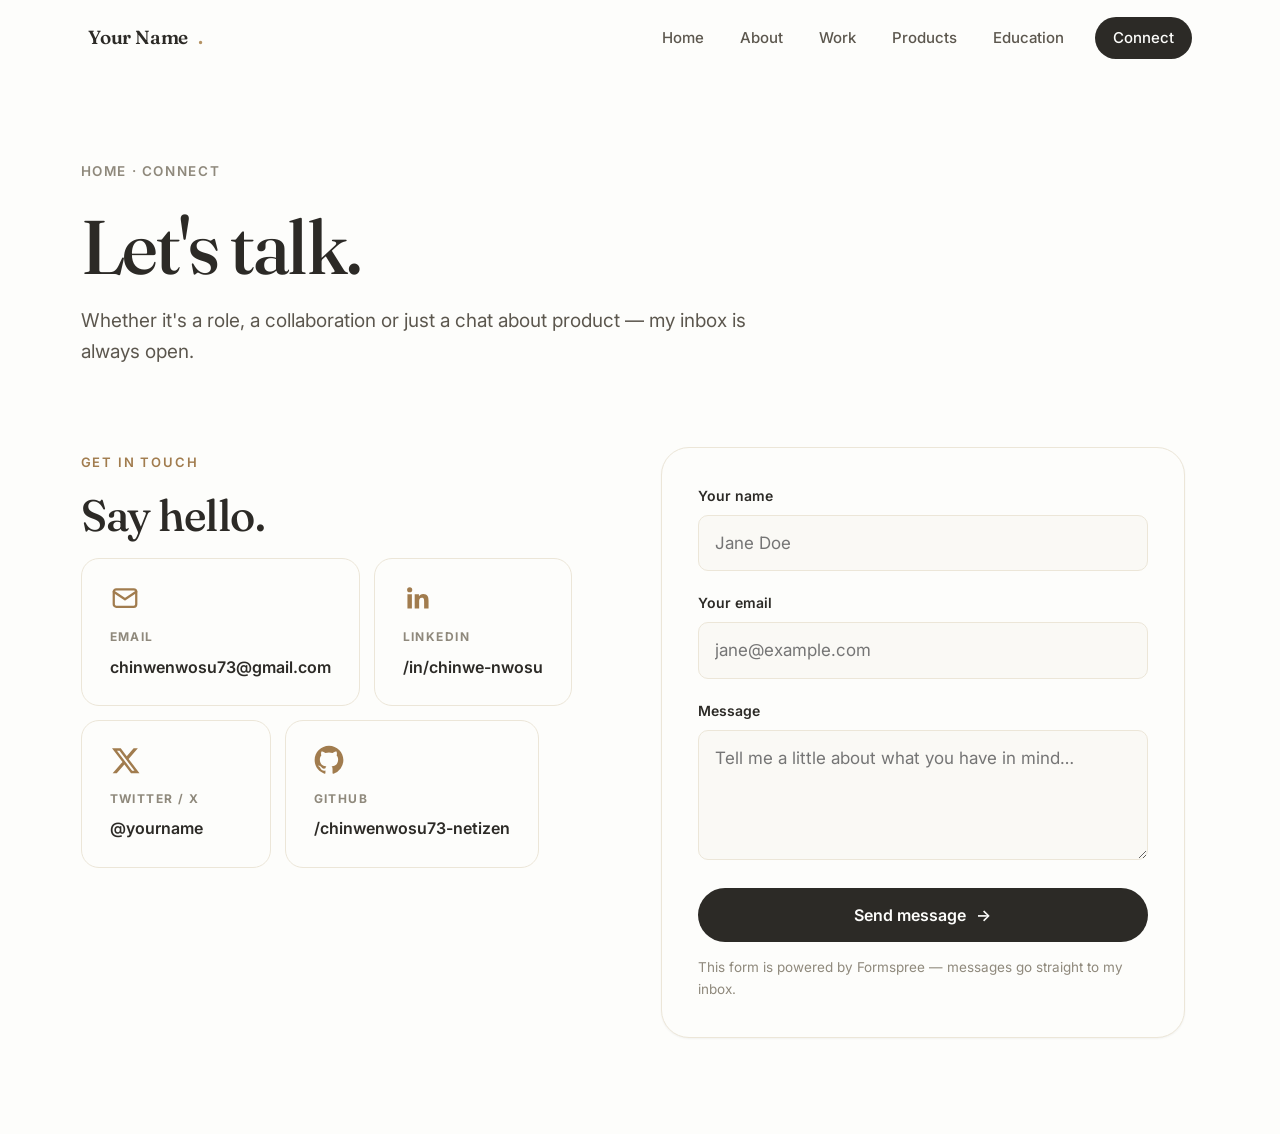
==== connect.html @ dd11d268 "Initial commit: personal website for Chinwe Nwosu" ====
<!DOCTYPE html>
<html lang="en">
<head>
  <meta charset="UTF-8">
  <meta name="viewport" content="width=device-width, initial-scale=1.0">
  <title>Connect — Your Name</title>
  <meta name="description" content="Get in touch with Your Name — Product Manager.">
  <link rel="preconnect" href="https://fonts.googleapis.com">
  <link rel="preconnect" href="https://fonts.gstatic.com" crossorigin>
  <link href="https://fonts.googleapis.com/css2?family=Inter:wght@400;500;600;700&family=Fraunces:opsz,wght@9..144,400;9..144,500;9..144,600&display=swap" rel="stylesheet">
  <link rel="stylesheet" href="css/style.css">
  <style>
    /* Page-specific styles for the contact form */
    .contact-grid { display: grid; grid-template-columns: 1fr 1fr; gap: 56px; align-items: start; }
    .contact-intro p { color: var(--ink-soft); font-size: 17px; max-width: 46ch; margin-bottom: 28px; }

    /* Platform logo in connect cards */
    .connect-card .clogo {
      width: 30px; height: 30px;
      color: var(--beige-600);
      margin-bottom: 14px;
      display: block;
      transition: transform .3s var(--ease), color .3s;
    }
    .connect-card:hover .clogo { transform: translateY(-2px) scale(1.06); color: var(--ink); }
    .connect-card { position: relative; }
    .contact-form {
      background: var(--white);
      border: 1px solid var(--line);
      border-radius: var(--radius-lg);
      padding: 36px;
      box-shadow: var(--shadow-1);
    }
    .field { margin-bottom: 20px; }
    .field label { display: block; font-size: 14px; font-weight: 600; margin-bottom: 8px; color: var(--ink); }
    .field input, .field textarea, .field select {
      width: 100%;
      padding: 13px 16px;
      border: 1px solid var(--line);
      border-radius: var(--radius-sm);
      background: var(--paper);
      font: inherit;
      color: var(--ink);
      transition: border-color .2s, box-shadow .2s, background .2s;
    }
    .field input:focus, .field textarea:focus, .field select:focus {
      outline: none;
      border-color: var(--beige-400);
      background: var(--white);
      box-shadow: 0 0 0 4px var(--beige-50);
    }
    .field textarea { resize: vertical; min-height: 130px; }
    .form-note { font-size: 13.5px; color: var(--ink-faint); margin-top: 14px; }
    .form-success {
      display: none;
      background: var(--beige-50);
      border: 1px solid var(--beige-200);
      color: var(--beige-600);
      border-radius: var(--radius-sm);
      padding: 16px 18px;
      font-weight: 600;
      margin-bottom: 22px;
    }
    .form-success.show { display: block; }
    @media (max-width: 860px) { .contact-grid { grid-template-columns: 1fr; gap: 40px; } }
  </style>
</head>
<body>

  <!-- ================= NAV ================= -->
  <header class="site-header">
    <div class="nav-inner">
      <a href="index.html" class="brand">Your Name<span class="dot">.</span></a>

      <button class="nav-toggle" aria-label="Toggle menu" aria-expanded="false">
        <span></span><span></span><span></span>
      </button>

      <nav class="nav-links">
        <a href="index.html">Home</a>
        <a href="about.html">About</a>
        <a href="work.html">Work</a>
        <a href="products.html">Products</a>
        <a href="education.html">Education</a>
        <a href="connect.html" class="active nav-cta">Connect</a>
      </nav>
    </div>
  </header>

  <!-- ================= PAGE HERO ================= -->
  <section class="page-hero">
    <div class="wrap">
      <div class="breadcrumb reveal"><a href="index.html">Home</a> · Connect</div>
      <h1 class="reveal" data-delay="1">Let's talk.</h1>
      <p class="lede reveal" data-delay="2">
        Whether it's a role, a collaboration or just a chat about product — my inbox
        is always open.
      </p>
    </div>
  </section>

  <!-- ================= CONTACT ================= -->
  <section style="padding-top: 40px;">
    <div class="wrap contact-grid">

      <!-- Left: intro + links -->
      <div class="contact-intro">
        <span class="kicker reveal">Get in touch</span>
        <h2 class="section-title reveal" style="font-size: clamp(30px, 4vw, 44px);">Say hello.</h2>

        <div class="connect-links reveal" style="justify-content: flex-start; margin-bottom: 0;">
          <a href="mailto:chinwenwosu73@gmail.com" class="connect-card">
            <svg class="clogo" viewBox="0 0 24 24" fill="none" stroke="currentColor" stroke-width="1.8" stroke-linecap="round" stroke-linejoin="round" aria-hidden="true">
              <rect x="3" y="5" width="18" height="14" rx="2"></rect>
              <path d="M3 7l9 6 9-6"></path>
            </svg>
            <span class="clabel">Email</span>
            <span class="cval">chinwenwosu73@gmail.com</span>
          </a>
          <a href="https://www.linkedin.com/in/chinwe-nwosu-0a4b8117b/" target="_blank" rel="noopener" class="connect-card">
            <svg class="clogo" viewBox="0 0 24 24" fill="currentColor" aria-hidden="true">
              <path d="M20.45 20.45h-3.55v-5.57c0-1.33-.03-3.04-1.85-3.04-1.86 0-2.14 1.45-2.14 2.94v5.67H9.35V9h3.41v1.56h.05c.47-.9 1.63-1.85 3.36-1.85 3.6 0 4.27 2.37 4.27 5.45v6.29zM5.34 7.43a2.06 2.06 0 1 1 0-4.12 2.06 2.06 0 0 1 0 4.12zM7.12 20.45H3.55V9h3.57v11.45z"></path>
            </svg>
            <span class="clabel">LinkedIn</span>
            <span class="cval">/in/chinwe-nwosu</span>
          </a>
          <a href="https://twitter.com/" target="_blank" rel="noopener" class="connect-card">
            <svg class="clogo" viewBox="0 0 24 24" fill="currentColor" aria-hidden="true">
              <path d="M18.9 2.6h3.4l-7.4 8.5 8.7 11.5h-6.8l-5.3-7-6.1 7H2.1l7.9-9.1L1.6 2.6h7l4.8 6.3 5.5-6.3zm-1.2 18h1.9L7.6 4.5H5.6l12.1 16.1z"></path>
            </svg>
            <span class="clabel">Twitter / X</span>
            <span class="cval">@yourname</span>
          </a>
          <a href="https://github.com/chinwenwosu73-netizen?tab=repositories" target="_blank" rel="noopener" class="connect-card">
            <svg class="clogo" viewBox="0 0 24 24" fill="currentColor" aria-hidden="true">
              <path d="M12 .5C5.65.5.5 5.65.5 12c0 5.08 3.29 9.39 7.86 10.91.58.11.79-.25.79-.55v-1.94c-3.2.7-3.87-1.54-3.87-1.54-.52-1.33-1.28-1.68-1.28-1.68-1.04-.71.08-.7.08-.7 1.15.08 1.76 1.18 1.76 1.18 1.03 1.76 2.69 1.25 3.35.96.1-.75.4-1.25.72-1.54-2.55-.29-5.23-1.28-5.23-5.68 0-1.26.45-2.28 1.18-3.09-.12-.29-.51-1.46.11-3.05 0 0 .96-.31 3.15 1.18a10.9 10.9 0 0 1 5.74 0c2.19-1.49 3.15-1.18 3.15-1.18.62 1.59.23 2.76.11 3.05.74.81 1.18 1.83 1.18 3.09 0 4.41-2.69 5.38-5.25 5.67.41.35.77 1.05.77 2.12v3.15c0 .3.2.66.8.55A11.52 11.52 0 0 0 23.5 12C23.5 5.65 18.35.5 12 .5z"></path>
            </svg>
            <span class="clabel">GitHub</span>
            <span class="cval">/chinwenwosu73-netizen</span>
          </a>
        </div>
      </div>

      <!-- Right: form -->
      <div class="contact-form reveal" data-delay="2">
        <div class="form-success" id="formSuccess">Thanks! Your message has been sent — I'll get back to you soon. ✨</div>

        <form id="contactForm" action="https://formspree.io/f/maeywyjy" method="POST" novalidate>
          <input type="hidden" name="_replyto" value="%email%">
          <input type="hidden" name="_subject" value="New message from your website">
          <div class="field">
            <label for="fName">Your name</label>
            <input type="text" id="fName" name="name" placeholder="Jane Doe" required>
          </div>

          <div class="field">
            <label for="fEmail">Your email</label>
            <input type="email" id="fEmail" name="email" placeholder="jane@example.com" required>
          </div>

          <div class="field">
            <label for="fMsg">Message</label>
            <textarea id="fMsg" name="message" placeholder="Tell me a little about what you have in mind…" required></textarea>
          </div>

          <button type="submit" class="btn btn-primary" style="width: 100%; justify-content: center;">Send message <span class="arr">→</span></button>
          <p class="form-note" id="formNote">This form is powered by Formspree — messages go straight to my inbox.</p>
        </form>
      </div>

    </div>
  </section>

  <script src="js/main.js"></script>
  <script>
    /* Contact form -> Formspree */
    (function () {
      var form = document.getElementById("contactForm");
      var success = document.getElementById("formSuccess");
      var note = document.getElementById("formNote");
      var btn = form ? form.querySelector("button[type=submit]") : null;
      if (!form) return;

      form.addEventListener("submit", function (e) {
        e.preventDefault();
        var name = document.getElementById("fName").value.trim();
        var email = document.getElementById("fEmail").value.trim();
        var msg = document.getElementById("fMsg").value.trim();
        if (!name || !email || !msg) {
          alert("Please fill in your name, email and a message.");
          return;
        }
        // Keep the hidden _replyto in sync with the sender's email
        var reply = form.querySelector('input[name="_replyto"]');
        if (reply) reply.value = email;

        if (btn) {
          btn.disabled = true;
          btn.textContent = "Sending…";
        }

        var data = new FormData(form);
        fetch(form.action, {
          method: form.method || "POST",
          body: data,
          headers: { "Accept": "application/json" }
        }).then(function (res) {
          return res.json().then(function (body) {
            if (!res.ok) throw new Error(body && body.errors ? body.errors.map(function (x) { return x.message; }).join(", ") : "Request failed");
            return body;
          });
        }).then(function () {
          success.classList.add("show");
          form.reset();
          success.scrollIntoView({ behavior: "smooth", block: "center" });
        }).catch(function (err) {
          if (note) note.textContent = "Oops — " + err.message + ". Please try again or email me directly.";
        }).finally(function () {
          if (btn) {
            btn.disabled = false;
            btn.textContent = "Send message →";
          }
        });
      });
    })();
  </script>
</body>
</html>
---- css/style.css ----
/* ============================================================
   Personal Website — Design System
   White UI · Beige accents · Light, airy, editorial
   ============================================================ */

:root {
  /* Palette — white base, beige pop */
  --white:        #fdfdfb;
  --paper:        #faf9f5;
  --beige-50:     #f7f3ea;
  --beige-100:    #f1eadc;
  --beige-200:    #e8dcc3;
  --beige-300:    #dcc9a6;
  --beige-400:    #c9ad7c;
  --beige-500:    #b49263;
  --beige-600:    #a17c4e;
  --ink:          #2c2a26;
  --ink-soft:     #5c574e;
  --ink-faint:    #8f897c;
  --line:         #ece6d8;
  --accent:       var(--beige-500);

  --font-sans: "Inter", -apple-system, BlinkMacSystemFont, "Segoe UI", Roboto, Helvetica, Arial, sans-serif;
  --font-serif: "Fraunces", "Georgia", "Times New Roman", serif;

  --radius-sm: 10px;
  --radius-md: 18px;
  --radius-lg: 28px;

  --shadow-1: 0 1px 2px rgba(44,42,38,.05);
  --shadow-2: 0 10px 30px -12px rgba(44,42,38,.16);
  --shadow-3: 0 24px 60px -24px rgba(44,42,38,.24);

  --nav-h: 76px;
  --maxw: 1160px;
  --ease: cubic-bezier(.22,1,.36,1);
}

/* ---------- Reset ---------- */
*, *::before, *::after { box-sizing: border-box; margin: 0; padding: 0; }
html { scroll-behavior: smooth; -webkit-text-size-adjust: 100%; scrollbar-gutter: stable; }
body {
  font-family: var(--font-sans);
  background: var(--white);
  color: var(--ink);
  line-height: 1.65;
  font-size: 17px;
  -webkit-font-smoothing: antialiased;
  overflow-x: hidden;
  display: flex;
  flex-direction: column;
  min-height: 100vh;
}
img { display: block; max-width: 100%; }
a { color: inherit; text-decoration: none; }
ul { list-style: none; }
button { font: inherit; cursor: pointer; background: none; border: none; color: inherit; }
::selection { background: var(--beige-200); color: var(--ink); }

/* ---------- Type helpers ---------- */
.serif { font-family: var(--font-serif); }
.kicker {
  display: inline-block;
  font-size: 13px;
  font-weight: 600;
  letter-spacing: .14em;
  text-transform: uppercase;
  color: var(--beige-600);
  margin-bottom: 18px;
}
.section-title {
  font-family: var(--font-serif);
  font-weight: 500;
  font-size: clamp(34px, 5vw, 52px);
  line-height: 1.05;
  letter-spacing: -0.02em;
  margin-bottom: 20px;
}
.section-sub {
  color: var(--ink-soft);
  font-size: 18px;
  max-width: 60ch;
  margin-bottom: 56px;
}
.lede { color: var(--ink-soft); }

/* ---------- Layout ---------- */
.wrap { width: 100%; max-width: var(--maxw); margin: 0 auto; padding: 0 28px; }
section { padding: 96px 0; }
.section-head { max-width: 720px; margin-bottom: 8px; }

/* ---------- Homepage: fits whole page in one viewport ---------- */
body.home {
  display: flex;
  flex-direction: column;
  height: 100vh;
  min-height: 0;
  overflow-y: scroll;
}
body.home > .hero {
  flex: 1 1 auto;
  min-height: 0;
  padding-top: calc(var(--nav-h) + 12px);
}
body.home > .marquee { flex: 0 0 auto; }

/* ============================================================
   NAVIGATION
   ============================================================ */
.site-header {
  position: fixed;
  inset: 0 0 auto 0;
  z-index: 100;
  background: rgba(253,253,251,.86);
  -webkit-backdrop-filter: blur(14px);
  backdrop-filter: blur(14px);
  border-bottom: 1px solid transparent;
  transition: border-color .3s, background .3s;
}
.site-header.scrolled {
  border-bottom-color: var(--line);
  background: rgba(253,253,251,.94);
}
.nav-inner {
  max-width: var(--maxw);
  margin: 0 auto;
  padding: 0 28px;
  height: var(--nav-h);
  display: flex;
  align-items: center;
  justify-content: space-between;
  gap: 24px;
}
.brand {
  display: inline-flex; align-items: center; gap: 10px;
  font-family: var(--font-serif); font-weight: 600; font-size: 19px; letter-spacing: -0.01em;
}
.brand img { width: 34px; height: 34px; border-radius: 10px; }
.brand .dot { color: var(--beige-500); }
.nav-links { display: flex; align-items: center; gap: 6px; }
.nav-links a {
  padding: 9px 15px;
  border-radius: 999px;
  font-size: 15px;
  font-weight: 500;
  color: var(--ink-soft);
  transition: color .2s, background .2s;
}
.nav-links a:hover { color: var(--ink); background: var(--beige-50); }
.nav-links a.active { color: var(--ink); background: var(--beige-100); }

/* Nav social icons */
.nav-social {
  display: inline-flex; align-items: center; gap: 4px;
  margin-left: 10px;
  padding-left: 14px;
  border-left: 1px solid var(--line);
}
.nav-social a {
  width: 44px; height: 44px;
  display: inline-flex; align-items: center; justify-content: center;
  border-radius: 50%;
  color: var(--ink-soft);
  transition: color .2s, background .2s, transform .2s;
}
.nav-social a:hover { color: var(--ink); background: var(--beige-100); transform: translateY(-2px); }
.nav-social svg { width: 24px; height: 24px; }

.nav-cta {
  margin-left: 10px;
  padding: 9px 18px !important;
  background: var(--ink) !important;
  color: var(--white) !important;
  border-radius: 999px;
  transition: background .2s, transform .2s !important;
}
.nav-cta:hover { background: var(--beige-600) !important; transform: translateY(-1px); }

/* Mobile nav */
.nav-toggle {
  display: none;
  width: 44px; height: 44px;
  border-radius: 12px;
  border: 1px solid var(--line);
  background: var(--white);
  align-items: center;
  justify-content: center;
  gap: 5px;
  flex-direction: column;
}
.nav-toggle span { display: block; width: 18px; height: 2px; background: var(--ink); border-radius: 2px; transition: transform .3s var(--ease), opacity .2s; }
.nav-toggle.open span:nth-child(1) { transform: translateY(7px) rotate(45deg); }
.nav-toggle.open span:nth-child(2) { opacity: 0; }
.nav-toggle.open span:nth-child(3) { transform: translateY(-7px) rotate(-45deg); }

@media (max-width: 860px) {
  .nav-toggle { display: flex; }
  .nav-links {
    position: fixed;
    top: var(--nav-h);
    left: 0; right: 0;
    flex-direction: column;
    align-items: stretch;
    gap: 4px;
    background: var(--white);
    border-bottom: 1px solid var(--line);
    padding: 14px 22px 22px;
    transform: translateY(-8px);
    opacity: 0;
    pointer-events: none;
    transition: transform .35s var(--ease), opacity .25s;
  }
  .nav-links.open { transform: none; opacity: 1; pointer-events: auto; }
  .nav-links a { padding: 14px 16px; font-size: 17px; border-radius: 12px; }
  .nav-cta { margin-left: 0; text-align: center; margin-top: 6px; }
  .nav-social {
    margin-left: 0;
    padding-left: 0;
    border-left: none;
    justify-content: center;
    margin-top: 10px;
  }
  .nav-social a { width: 48px; height: 48px; background: var(--beige-50); }
}

/* ============================================================
   HERO (Home)
   ============================================================ */
.hero {
  flex: 1 1 auto;
  min-height: 0;
  padding-top: calc(var(--nav-h) + 20px);
  display: flex;
  align-items: center;
  position: relative;
  overflow: hidden;
}
.hero-bg { position: absolute; inset: 0; z-index: -1; background: var(--white); }
.hero-inner { display: grid; grid-template-columns: 1.15fr .85fr; gap: 64px; align-items: center; padding: 24px 0 40px; }

.hero-emoji {
  width: 54px; height: 54px;
  display: grid; place-items: center;
  font-size: 26px;
  border-radius: 16px;
  background: var(--beige-100);
  border: 1px solid var(--beige-200);
  margin-bottom: 28px;
}
.hero h1 {
  font-family: var(--font-serif);
  font-weight: 500;
  font-size: clamp(46px, 7.4vw, 84px);
  line-height: 1.02;
  letter-spacing: -0.03em;
  margin-bottom: 24px;
}
.hero h1 .hl { position: relative; white-space: nowrap; }
.hero h1 .hl svg { position: absolute; left: 0; right: 0; bottom: -4px; width: 100%; height: .34em; overflow: visible; }
.hero h1 .hl svg path {
  stroke: var(--beige-400);
  stroke-width: 7;
  fill: none;
  stroke-linecap: round;
  stroke-dasharray: 600;
  stroke-dashoffset: 600;
  animation: draw-line 1.1s var(--ease) .8s forwards;
}
@keyframes draw-line { to { stroke-dashoffset: 0; } }
.hero p.lede { font-size: 20px; max-width: 50ch; margin-bottom: 36px; }
.hero-actions { display: flex; flex-wrap: wrap; gap: 14px; margin-bottom: 48px; }

/* Quick links under the hero buttons (links to all subpages) */
.hero-quicklinks {
  display: flex; flex-wrap: wrap; align-items: center; gap: 14px;
  margin-bottom: 44px;
}
.hero-quicklinks a {
  font-size: 15.5px; font-weight: 600; color: var(--ink-soft);
  transition: color .2s;
}
.hero-quicklinks a:hover { color: var(--beige-600); }
.hero-quicklinks i { font-style: normal; color: var(--beige-400); }

/* Buttons */
.btn {
  display: inline-flex; align-items: center; gap: 10px;
  padding: 14px 26px;
  border-radius: 999px;
  font-size: 16px; font-weight: 600;
  transition: transform .25s var(--ease), box-shadow .25s, background .25s, color .25s;
}
.btn .arr { transition: transform .3s var(--ease); }
.btn:hover .arr { transform: translateX(4px); }
.btn-primary { background: var(--ink); color: var(--white); }
.btn-primary:hover { background: var(--beige-600); transform: translateY(-2px); box-shadow: var(--shadow-2); }
.btn-ghost { border: 1px solid var(--line); background: var(--white); color: var(--ink); }
.btn-ghost:hover { border-color: var(--beige-300); background: var(--beige-50); transform: translateY(-2px); box-shadow: var(--shadow-1); }

/* Hero portrait */
.hero-photo { position: relative; }
.photo-frame {
  position: relative;
  border-radius: 0;
  overflow: visible;
  background: transparent;
  box-shadow: none;
  transform: none;
  transition: transform .6s var(--ease);
}
.photo-frame:hover { transform: scale(1.01); }
.photo-frame::after {
  content: "";
  position: absolute; inset: 0;
  border-radius: inherit;
  border: none;
  pointer-events: none;
}
.photo-frame .img-holder { aspect-ratio: 4 / 5; width: 100%; }
.hero-photo .img-holder.has-img { aspect-ratio: auto; }
.hero-photo .img-holder.has-img img {
  position: relative;
  inset: auto;
  width: 100%;
  height: auto;
  object-fit: contain;
}
.hero-photo .photo-blob {
  position: absolute; inset: -18px; z-index: -1;
  background:
    radial-gradient(closest-side, var(--beige-200), transparent 70%);
  filter: blur(2px);
  transform: rotate(-3deg);
}

/* Floating chips */
.float-chips { position: absolute; z-index: 2; display: flex; flex-direction: column; gap: 10px; }
.fc-1 { top: 26px; left: -26px; animation: floaty 6s ease-in-out infinite; }
.fc-2 { bottom: 30px; right: -20px; animation: floaty 7s ease-in-out 1.2s infinite; }
.chip {
  background: rgba(253,253,251,.92);
  border: 1px solid var(--line);
  border-radius: 999px;
  padding: 10px 16px;
  font-size: 14px;
  font-weight: 600;
  box-shadow: var(--shadow-2);
  -webkit-backdrop-filter: blur(6px); backdrop-filter: blur(6px);
}
@keyframes floaty { 0%,100% { transform: translateY(0); } 50% { transform: translateY(-12px); } }

/* Marquee — skills in horizontal motion */
.marquee {
  border-top: 1px solid var(--line);
  border-bottom: 1px solid var(--line);
  background: var(--paper);
  overflow: hidden;
  padding: 12px 0;
}
.marquee-track {
  display: flex;
  align-items: center;
  gap: 12px;
  width: max-content;
  animation: marquee 32s linear infinite;
}
.marquee-track:hover { animation-play-state: paused; }
.marquee-item {
  display: inline-flex; align-items: center; gap: 12px;
  font-family: var(--font-serif);
  font-size: 20px;
  color: var(--ink-soft);
  white-space: nowrap;
  padding: 8px 20px;
  border: 1px solid var(--line);
  border-radius: 999px;
  background: var(--white);
  box-shadow: var(--shadow-1);
}
.marquee-item::after {
  content: "✦";
  color: var(--beige-400);
  font-size: 14px;
}
@keyframes marquee { to { transform: translateX(-50%); } }
@media (prefers-reduced-motion: reduce) { .marquee-track { animation: none; flex-wrap: wrap; } }

/* ============================================================
   STATS
   ============================================================ */
.stats-grid {
  display: grid;
  grid-template-columns: repeat(4, 1fr);
  gap: 18px;
  margin-top: 40px;
}
.stat {
  background: var(--paper);
  border: 1px solid var(--line);
  border-radius: var(--radius-md);
  padding: 28px 24px;
  text-align: center;
  transition: transform .35s var(--ease), box-shadow .35s, border-color .35s;
}
.stat:hover { transform: translateY(-5px); box-shadow: var(--shadow-2); border-color: var(--beige-300); }
.stat b {
  display: block;
  font-family: var(--font-serif);
  font-weight: 500;
  font-size: clamp(30px, 4vw, 42px);
  color: var(--beige-600);
  line-height: 1;
  margin-bottom: 8px;
  /* Count-up number feel */
  font-variant-numeric: tabular-nums;
}
.stat span { font-size: 14.5px; color: var(--ink-soft); }

/* ============================================================
   MODAL (Get in touch)
   ============================================================ */
.modal-overlay {
  position: fixed; inset: 0;
  z-index: 200;
  background: rgba(44,42,38,.45);
  -webkit-backdrop-filter: blur(4px); backdrop-filter: blur(4px);
  display: flex; align-items: center; justify-content: center;
  padding: 20px;
  opacity: 0; visibility: hidden;
  transition: opacity .3s var(--ease), visibility .3s;
}
.modal-overlay.open { opacity: 1; visibility: visible; }
.modal {
  background: var(--white);
  border-radius: var(--radius-lg);
  border: 1px solid var(--line);
  box-shadow: var(--shadow-3);
  max-width: 440px;
  width: 100%;
  padding: 40px 36px;
  text-align: center;
  transform: translateY(16px) scale(.98);
  transition: transform .35s var(--ease);
}
.modal-overlay.open .modal { transform: none; }
.modal .modal-close {
  position: absolute; top: 16px; right: 16px;
  width: 36px; height: 36px;
  border-radius: 50%;
  display: grid; place-items: center;
  color: var(--ink-faint);
  font-size: 18px;
  transition: background .2s, color .2s;
}
.modal .modal-close:hover { background: var(--beige-50); color: var(--ink); }
.modal h3 { font-family: var(--font-serif); font-weight: 600; font-size: 26px; margin-bottom: 10px; }
.modal p { color: var(--ink-soft); font-size: 16px; margin-bottom: 28px; }
.modal-links { display: flex; flex-direction: column; gap: 12px; }
.modal-links a {
  display: flex; align-items: center; gap: 14px;
  padding: 16px 18px;
  border: 1px solid var(--line);
  border-radius: var(--radius-sm);
  background: var(--paper);
  font-weight: 600;
  color: var(--ink);
  transition: border-color .2s, background .2s, transform .2s;
}
.modal-links a:hover { border-color: var(--beige-400); background: var(--beige-50); transform: translateY(-2px); }
.modal-links svg { width: 22px; height: 22px; color: var(--beige-600); flex-shrink: 0; }
.modal-links a small { display: block; font-weight: 500; color: var(--ink-faint); font-size: 12.5px; }

/* ============================================================
   WORK EXPERIENCE — timeline (Work page) & home preview
   ============================================================ */
.timeline { position: relative; margin-top: 12px; }
.timeline::before {
  content: ""; position: absolute; left: 9px; top: 8px; bottom: 8px;
  width: 2px; background: linear-gradient(var(--beige-200), var(--beige-300));
}
.timeline-item { position: relative; padding: 0 0 44px 48px; }
.timeline-item:last-child { padding-bottom: 8px; }
.timeline-dot {
  position: absolute; left: 0; top: 8px;
  width: 20px; height: 20px;
  border-radius: 50%;
  background: var(--white);
  border: 5px solid var(--beige-500);
  box-shadow: 0 0 0 4px var(--beige-50);
}
.timeline-item .meta { display: flex; flex-wrap: wrap; gap: 10px; align-items: center; margin-bottom: 8px; }
.timeline-item h3 { font-family: var(--font-serif); font-weight: 600; font-size: 23px; letter-spacing: -0.01em; }
.timeline-item .co { color: var(--beige-600); font-weight: 600; }
.timeline-item .role { font-size: 15.5px; color: var(--ink-soft); margin: 6px 0 12px; font-weight: 500; }
.company-logo {
  display: inline-block;
  width: 40px;
  height: 40px;
  object-fit: contain;
  border-radius: 8px;
  vertical-align: middle;
  margin-right: 8px;
  background: var(--white);
  padding: 2px;
}
img.company-logo[alt*="Muvment"],
img.company-logo[alt*="WarbleLive"] {
  width: 54px;
  height: 54px;
  object-fit: contain;
  padding: 0;
  transform: translateY(2px);
}
.timeline-item .desc { color: var(--ink-soft); font-size: 16px; max-width: 72ch; }
.role-bullets { list-style: none; margin: 0; max-width: 72ch; }
.role-bullets li {
  position: relative;
  padding: 0 0 8px 28px;
  color: var(--ink-soft);
  font-size: 15.5px;
  line-height: 1.6;
}
.role-bullets li::before {
  content: "";
  position: absolute;
  left: 2px;
  top: 7px;
  width: 8px;
  height: 8px;
  border-radius: 50%;
  background: var(--beige-500);
  box-shadow: 0 0 0 3px var(--beige-100);
}
.resume-actions {
  display: flex;
  flex-wrap: wrap;
  gap: 14px;
  margin-top: 28px;
}
.tag-row { display: flex; flex-wrap: wrap; gap: 8px; margin-top: 16px; }
.tag {
  font-size: 13px; font-weight: 500;
  padding: 6px 12px;
  border-radius: 999px;
  background: var(--beige-50);
  border: 1px solid var(--beige-100);
  color: var(--ink-soft);
}
.badge {
  font-size: 12px; font-weight: 700; letter-spacing: .08em; text-transform: uppercase;
  padding: 5px 12px; border-radius: 999px;
  background: var(--beige-100); color: var(--beige-600);
}
.badge.pill { background: var(--ink); color: var(--white); }

/* ============================================================
   PRODUCT / CASE CARDS
   ============================================================ */
.cards-grid {
  display: grid;
  grid-template-columns: repeat(2, 1fr);
  gap: 28px;
}
.cards-grid.three { grid-template-columns: repeat(3, 1fr); }
.card {
  background: var(--white);
  border: 1px solid var(--line);
  border-radius: var(--radius-lg);
  overflow: hidden;
  display: flex;
  flex-direction: column;
  transition: transform .4s var(--ease), box-shadow .4s, border-color .4s;
}
.card:hover { transform: translateY(-6px); box-shadow: var(--shadow-3); border-color: var(--beige-300); }
.card-media { position: relative; aspect-ratio: 16 / 10; overflow: hidden; background: var(--paper); }
.card-media .img-holder { width: 100%; height: 100%; }
.card-body { padding: 26px 26px 28px; display: flex; flex-direction: column; flex: 1; }
.card-body h3 { font-family: var(--font-serif); font-weight: 600; font-size: 22px; margin: 10px 0 8px; letter-spacing: -0.01em; }
.card-body p { color: var(--ink-soft); font-size: 15.5px; flex: 1; margin-bottom: 16px; }
.card-link {
  display: inline-flex; align-items: center; gap: 8px;
  font-size: 15px; font-weight: 600; color: var(--ink);
}
.card-link .arr { transition: transform .3s var(--ease); }
.card-link:hover .arr { transform: translateX(4px); }

/* Image placeholder (user will drop in real photos) */
.img-holder {
  position: relative;
  display: grid; place-items: center;
  background:
    linear-gradient(135deg, var(--beige-50), var(--beige-100));
  border: 1px dashed var(--beige-300);
  border-radius: inherit;
  color: var(--beige-600);
  font-size: 14px;
  font-weight: 500;
  letter-spacing: .02em;
  text-align: center;
  padding: 16px;
  overflow: hidden;
}
.img-holder .ph-label { position: relative; z-index: 1; }
.img-holder::before {
  content: "";
  position: absolute; inset: 0;
  background-image: radial-gradient(var(--beige-200) 1px, transparent 1px);
  background-size: 22px 22px;
  opacity: .5;
  transition: opacity .3s;
}
.img-holder.has-img { border: none; background: none; padding: 0; }
.img-holder.has-img::before { opacity: 0; }
.img-holder img { position: absolute; inset: 0; width: 100%; height: 100%; object-fit: cover; }

/* ============================================================
   ABOUT / VALUES
   ============================================================ */
.split {
  display: grid;
  grid-template-columns: 1fr 1fr;
  gap: 64px;
  align-items: center;
}
.split .photo-frame { max-width: 460px; }
.values-grid { display: grid; grid-template-columns: 1fr 1fr; gap: 18px; }
.value {
  background: var(--paper);
  border: 1px solid var(--line);
  border-radius: var(--radius-md);
  padding: 26px;
  transition: transform .35s var(--ease), box-shadow .35s, border-color .35s;
}
.value:hover { transform: translateY(-4px); box-shadow: var(--shadow-2); border-color: var(--beige-300); }
.value .num { font-family: var(--font-serif); font-size: 15px; color: var(--beige-500); font-weight: 600; }
.value h4 { font-family: var(--font-serif); font-weight: 600; font-size: 19px; margin: 6px 0 8px; }
.value p { color: var(--ink-soft); font-size: 15px; }

/* ============================================================
   TOOLS / MARQUEE-LIST
   ============================================================ */
.tool-grid { display: grid; grid-template-columns: repeat(4, 1fr); gap: 14px; }
.tool {
  display: inline-flex;
  align-items: center;
  justify-content: center;
  gap: 8px;
  background: var(--white);
  border: 1px solid var(--line);
  border-radius: var(--radius-sm);
  padding: 18px 16px;
  font-weight: 600;
  font-size: 15.5px;
  text-align: center;
  color: var(--ink-soft);
  transition: all .3s var(--ease);
}
.tool svg { width: 20px; height: 20px; flex-shrink: 0; }
.tool img { width: 20px; height: 20px; flex-shrink: 0; object-fit: contain; }
.tool:hover { border-color: var(--beige-400); color: var(--ink); background: var(--beige-50); transform: translateY(-3px); }

/* ============================================================
   EDUCATION (About page)
   ============================================================ */
.edu-grid {
  display: grid;
  grid-template-columns: 1fr;
  gap: 24px;
  align-items: start;
}
.edu-card {
  background: var(--white);
  border: 1px solid var(--line);
  border-radius: var(--radius-lg);
  padding: 26px 24px;
  display: flex;
  flex-direction: column;
  align-items: flex-start;
  gap: 10px;
  min-height: 100%;
  width: 100%;
  max-width: 100%;
  overflow: hidden;
}
.edu-card-icon {
  width: 40px; height: 40px;
  border-radius: 12px;
  display: grid; place-items: center;
  background: var(--beige-100);
  border: 1px solid var(--beige-200);
  color: var(--beige-600);
}
.edu-card-icon svg { width: 20px; height: 20px; }
.edu-card h3 { font-family: var(--font-serif); font-weight: 600; font-size: 20px; letter-spacing: -0.01em; }
.edu-degrees, .edu-certs { list-style: none; width: 100%; }
.edu-degrees li, .edu-certs li {
  position: relative;
  padding: 6px 0 6px 20px;
  color: var(--ink-soft);
  font-size: 14px;
  border-bottom: 1px solid var(--line);
}
.edu-degrees li:last-child, .edu-certs li:last-child { border-bottom: none; }
.edu-degrees li::before, .edu-certs li::before {
  content: "";
  position: absolute; left: 0; top: 15px;
  width: 9px; height: 9px;
  border-radius: 50%;
  background: var(--beige-500);
}
.edu-degrees li strong, .edu-certs li strong { color: var(--ink); }
.edu-honour { font-style: normal; font-weight: 600; color: var(--beige-600); }
.edu-gallery-wrap {
  position: relative;
  width: 100%;
  display: flex;
  align-items: center;
  gap: 10px;
}
.edu-gallery {
  display: flex;
  gap: 10px;
  width: 100%;
  max-width: 100%;
  overflow-x: auto;
  scroll-snap-type: x mandatory;
  -webkit-overflow-scrolling: touch;
  padding-bottom: 6px;
  scroll-behavior: smooth;
}
.edu-gallery::-webkit-scrollbar { height: 6px; }
.edu-gallery::-webkit-scrollbar-thumb { background: var(--beige-300); border-radius: 999px; }
.gallery-arrow {
  flex: 0 0 auto;
  width: 40px; height: 40px;
  border-radius: 50%;
  border: 1px solid var(--line);
  background: var(--white);
  color: var(--ink);
  display: grid; place-items: center;
  cursor: pointer;
  transition: background .2s, border-color .2s, transform .2s;
  box-shadow: var(--shadow-1);
}
.gallery-arrow:hover { background: var(--beige-50); border-color: var(--beige-300); transform: translateY(-2px); }
.gallery-arrow svg { width: 20px; height: 20px; }
.gallery-item {
  position: relative;
  flex: 0 0 auto;
  width: 300px;
  margin: 0;
  overflow: hidden;
  border-radius: var(--radius-sm);
  border: 1px solid var(--line);
  cursor: pointer;
  scroll-snap-align: start;
}
.gallery-item img {
  display: block;
  width: 100%;
  aspect-ratio: 4 / 3;
  object-fit: cover;
  transition: transform .4s var(--ease);
}
.gallery-item figcaption {
  position: absolute;
  inset: 0;
  display: flex;
  align-items: center;
  justify-content: center;
  text-align: center;
  padding: 14px;
  font-size: 14px;
  font-weight: 600;
  color: var(--white);
  background: linear-gradient(to top, rgba(44,42,38,.78), rgba(44,42,38,.28));
  opacity: 0;
  transition: opacity .35s var(--ease);
}
.gallery-item:hover img { transform: scale(1.06); }
.gallery-item:hover figcaption { opacity: 1; }
.edu-story {
  width: 100%;
  background: var(--beige-50);
  border: 1px solid var(--beige-100);
  border-radius: var(--radius-md);
  padding: 18px 22px;
  text-align: left;
}
.edu-story h4 {
  font-family: var(--font-serif);
  font-weight: 600;
  font-size: 15px;
  color: var(--beige-600);
  margin-bottom: 8px;
  text-align: left;
}
.edu-story p {
  color: var(--ink-soft);
  font-size: 13.5px;
  line-height: 1.7;
  margin-bottom: 8px;
  text-align: justify;
  text-justify: inter-word;
  hyphens: auto;
}
.edu-story p:last-child { margin-bottom: 0; }
.edu-story strong { color: var(--ink); }
.edu-mockup {
  width: 100%;
  margin: 0;
  border: 1px solid var(--line);
  border-radius: var(--radius-md);
  overflow: hidden;
  background: var(--white);
}
.edu-mockup img {
  display: block;
  width: 100%;
  height: auto;
}
.edu-mockup figcaption {
  padding: 10px 14px;
  font-size: 12.5px;
  color: var(--ink-faint);
  border-top: 1px solid var(--line);
  text-align: center;
}
.edu-mockup--small { max-width: 300px; }

/* ============================================================
   COMMUNITY & IMPACT (About page)
   ============================================================ */
.impact-intro {
  max-width: 62ch;
}
.impact-intro p { color: var(--ink-soft); font-size: 15.5px; line-height: 1.6; margin-bottom: 16px; }

/* Scrollable photo grid */
.impact-gallery {
  display: grid;
  grid-template-columns: repeat(4, 1fr);
  gap: 12px;
  margin-top: 4px;
}
.impact-photo {
  position: relative;
  margin: 0;
  overflow: hidden;
  border-radius: var(--radius-sm);
  border: 1px solid var(--line);
  cursor: pointer;
  aspect-ratio: 4 / 3;
}
.impact-photo img {
  width: 100%;
  height: 100%;
  object-fit: cover;
  display: block;
  transition: transform .4s var(--ease);
}
.impact-photo figcaption {
  position: absolute;
  inset: 0;
  display: flex;
  align-items: center;
  justify-content: center;
  text-align: center;
  padding: 10px;
  font-size: 13.5px;
  font-weight: 600;
  color: var(--white);
  background: linear-gradient(to top, rgba(44,42,38,.8), rgba(44,42,38,.3));
  opacity: 0;
  transition: opacity .35s var(--ease);
}
.impact-photo:hover img { transform: scale(1.05); }
.impact-photo:hover figcaption { opacity: 1; }

/* ============================================================
   ARTICLES & WRITINGS (About page)
   ============================================================ */
.writing-sub {
  display: flex;
  align-items: baseline;
  gap: 14px;
  flex-wrap: wrap;
  margin: 28px 0 14px;
}
.writing-sub:first-of-type { margin-top: 8px; }
.writing-label {
  display: inline-block;
  font-family: var(--font-serif);
  font-weight: 600;
  font-size: 20px;
  color: var(--beige-600);
}
.writing-sub p { color: var(--ink-soft); font-size: 14.5px; }
.article-list {
  display: grid;
  grid-template-columns: 1fr 1fr;
  gap: 16px;
}
.article-card {
  display: flex;
  flex-direction: row;
  align-items: stretch;
  gap: 18px;
  background: var(--white);
  border: 1px solid var(--line);
  border-radius: var(--radius-md);
  padding: 14px;
  transition: transform .3s var(--ease), box-shadow .3s, border-color .3s;
}
.article-card:hover { transform: translateY(-4px); box-shadow: var(--shadow-2); border-color: var(--beige-300); }
.article-media {
  position: relative;
  flex: 0 0 180px;
  width: 180px;
  border-radius: var(--radius-sm);
  overflow: hidden;
  background: var(--paper);
}
.article-media img {
  width: 100%;
  height: 100%;
  object-fit: cover;
  display: block;
}
.article-logo {
  position: absolute;
  top: 8px; left: 8px;
  width: 26px; height: 26px;
  border-radius: 50%;
  background: var(--white);
  display: grid; place-items: center;
  box-shadow: var(--shadow-1);
}
.article-logo img { width: 15px; height: 15px; object-fit: contain; }
.article-media--logo {
  display: grid;
  place-items: center;
  background: var(--beige-50);
}
.article-media--logo img {
  width: 36px;
  height: 36px;
  object-fit: contain;
}
.article-body {
  display: flex;
  flex-direction: column;
  gap: 6px;
  justify-content: center;
  min-width: 0;
}
.article-body h3 { font-family: var(--font-serif); font-weight: 600; font-size: 16px; letter-spacing: -0.01em; line-height: 1.3; }
.article-body p { color: var(--ink-soft); font-size: 13px; line-height: 1.5; display: -webkit-box; -webkit-line-clamp: 2; -webkit-box-orient: vertical; overflow: hidden; }
.article-link {
  display: inline-flex;
  align-items: center;
  gap: 8px;
  font-size: 13.5px;
  font-weight: 600;
  color: var(--beige-600);
}
.article-link .arr { transition: transform .3s var(--ease); }
.article-card:hover .article-link .arr { transform: translateX(4px); }

/* ============================================================
   PAGE HERO (inner pages)
   ============================================================ */
.page-hero { padding: calc(var(--nav-h) + 84px) 0 40px; }
.page-hero h1 {
  font-family: var(--font-serif);
  font-weight: 500;
  font-size: clamp(44px, 7vw, 76px);
  line-height: 1.03;
  letter-spacing: -0.03em;
  margin-bottom: 18px;
  max-width: 20ch;
}
.page-hero p.lede { font-size: 19px; max-width: 56ch; }
.breadcrumb { font-size: 13.5px; color: var(--ink-faint); font-weight: 600; letter-spacing: .12em; text-transform: uppercase; margin-bottom: 26px; }
.breadcrumb a:hover { color: var(--beige-600); }

/* ============================================================
   EDUCATION
   ============================================================ */
.edu-list { display: grid; gap: 22px; margin-top: 8px; }
.edu-item {
  background: var(--white);
  border: 1px solid var(--line);
  border-radius: var(--radius-md);
  padding: 30px 32px;
  display: grid;
  grid-template-columns: 56px 1fr auto;
  gap: 24px;
  align-items: start;
  transition: transform .35s var(--ease), box-shadow .35s, border-color .35s;
}
.edu-item:hover { transform: translateY(-4px); box-shadow: var(--shadow-2); border-color: var(--beige-300); }
.edu-item .school-mark {
  width: 56px; height: 56px;
  border-radius: 16px;
  display: grid; place-items: center;
  font-family: var(--font-serif); font-size: 20px; font-weight: 600;
  color: var(--beige-600);
  background: var(--beige-100);
  border: 1px solid var(--beige-200);
}
.edu-item h3 { font-family: var(--font-serif); font-weight: 600; font-size: 22px; margin-bottom: 6px; }
.edu-item .prog { font-size: 16px; color: var(--ink-soft); margin-bottom: 12px; }
.edu-item .year { font-size: 14px; font-weight: 700; color: var(--beige-600); white-space: nowrap; }
.edu-meta { display: flex; flex-wrap: wrap; gap: 8px; margin-top: 12px; }

/* ============================================================
   CONNECT
   ============================================================ */
.connect-wrap {
  background:
    radial-gradient(120% 90% at 50% 0%, var(--beige-50), var(--white) 60%);
  border-radius: var(--radius-lg);
  border: 1px solid var(--line);
  padding: clamp(40px, 7vw, 84px);
  text-align: center;
}
.connect-wrap h2 { font-family: var(--font-serif); font-weight: 500; font-size: clamp(36px, 5.4vw, 60px); letter-spacing: -0.02em; line-height: 1.05; margin-bottom: 18px; }
.connect-wrap p { color: var(--ink-soft); font-size: 18px; max-width: 48ch; margin: 0 auto 40px; }
.connect-links {
  display: flex; flex-wrap: wrap; justify-content: center; gap: 14px; margin-bottom: 56px;
}
.connect-card {
  flex: 0 1 auto;
  min-width: 190px;
  background: var(--white);
  border: 1px solid var(--line);
  border-radius: var(--radius-md);
  padding: 24px 28px;
  text-align: left;
  transition: transform .35s var(--ease), box-shadow .35s, border-color .35s;
}
.connect-card:hover { transform: translateY(-5px); box-shadow: var(--shadow-2); border-color: var(--beige-300); }
.connect-card .clabel { display: block; font-size: 12px; font-weight: 700; letter-spacing: .12em; text-transform: uppercase; color: var(--ink-faint); margin-bottom: 6px; }
.connect-card .cval { font-weight: 600; font-size: 16px; word-break: break-word; }

/* ============================================================
   MOTION — scroll reveal
   ============================================================ */
.reveal { opacity: 0; transform: translateY(28px); transition: opacity .8s var(--ease), transform .8s var(--ease); }
.reveal.is-in { opacity: 1; transform: none; }
.reveal[data-delay="1"] { transition-delay: .08s; }
.reveal[data-delay="2"] { transition-delay: .16s; }
.reveal[data-delay="3"] { transition-delay: .24s; }
.reveal[data-delay="4"] { transition-delay: .32s; }

/* Fade-up stagger for cards */
.stagger > * { opacity: 0; transform: translateY(24px); transition: opacity .7s var(--ease), transform .7s var(--ease); }
.stagger.is-in > * { opacity: 1; transform: none; }
.stagger > *:nth-child(2) { transition-delay: .08s; }
.stagger > *:nth-child(3) { transition-delay: .16s; }
.stagger > *:nth-child(4) { transition-delay: .24s; }
.stagger > *:nth-child(5) { transition-delay: .32s; }
.stagger > *:nth-child(6) { transition-delay: .40s; }

@media (prefers-reduced-motion: reduce) {
  .reveal, .stagger > *, .hero-emoji, .marquee-track, .photo-frame, .float-chips { transition: none !important; animation: none !important; transform: none !important; opacity: 1 !important; }
  html { scroll-behavior: auto; }
}

@media (max-width: 640px) {
  .modal { padding: 32px 24px; }
}

/* ============================================================
   RESPONSIVE
   ============================================================ */
@media (max-width: 980px) {
  .hero-inner, .split { grid-template-columns: 1fr; gap: 48px; }
  .hero { padding-bottom: 40px; }
  .hero-photo { max-width: 420px; }
  .cards-grid.three { grid-template-columns: 1fr 1fr; }
  .tool-grid { grid-template-columns: repeat(3, 1fr); }
  .stats-grid { grid-template-columns: repeat(2, 1fr); }
  .footer-grid { grid-template-columns: 1fr 1fr; }
  .edu-item { grid-template-columns: 56px 1fr; }
  .edu-item .year { grid-column: 2; }
  .edu-grid { grid-template-columns: 1fr; }
  .impact-gallery { grid-template-columns: repeat(3, 1fr); }
}
@media (max-width: 640px) {
  body { font-size: 16px; }
  section { padding: 72px 0; }
  .wrap { padding: 0 20px; }
  .cards-grid, .cards-grid.three, .values-grid { grid-template-columns: 1fr; }
  .article-list { grid-template-columns: 1fr; }
  .article-media { flex-basis: 130px; width: 130px; }
  .tool-grid { grid-template-columns: repeat(2, 1fr); }
  .stats-grid { grid-template-columns: 1fr 1fr; gap: 12px; }
  .stat { padding: 22px 14px; }
  .footer-grid { grid-template-columns: 1fr; gap: 28px; }
  .connect-links { flex-direction: column; align-items: stretch; }
  .connect-card { text-align: center; }
  .fc-1 { left: -8px; }
  .edu-card { padding: 26px 22px; }
  .gallery-item { width: 200px; }
  .impact-gallery { grid-template-columns: repeat(2, 1fr); }
  .fc-2 { right: -8px; }
  .timeline-item { padding-left: 40px; }
}
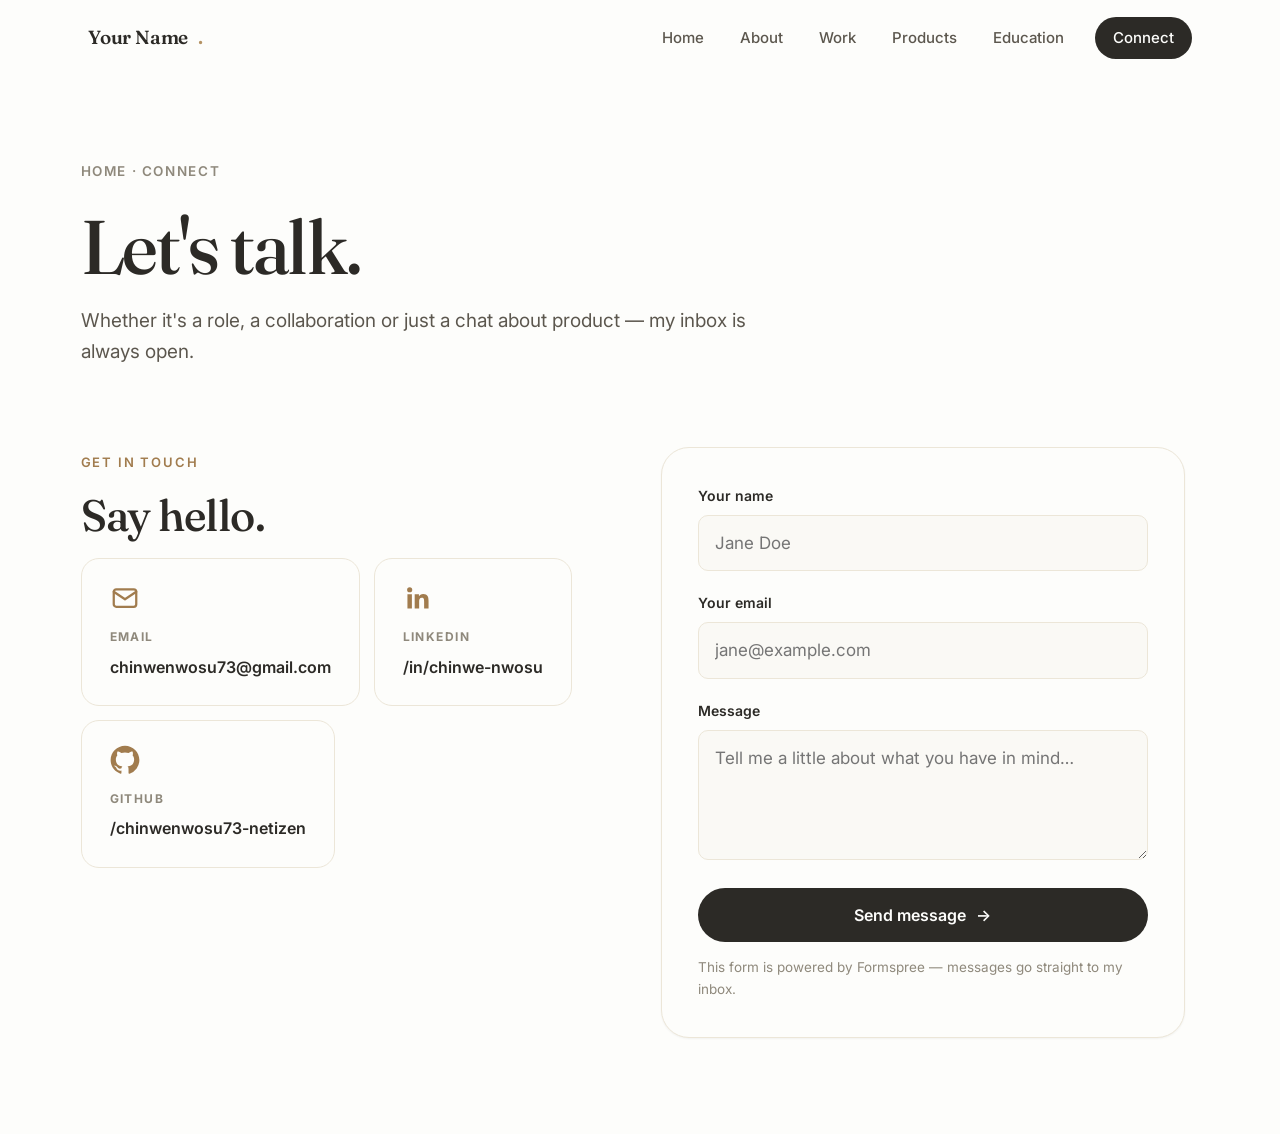
==== commit a63e669d: "View CV in browser first (remove forced download) and remove Twitter from connect page" ====
--- a/connect.html
+++ b/connect.html
@@ -123,13 +123,6 @@
             </svg>
             <span class="clabel">LinkedIn</span>
             <span class="cval">/in/chinwe-nwosu</span>
-          </a>
-          <a href="https://twitter.com/" target="_blank" rel="noopener" class="connect-card">
-            <svg class="clogo" viewBox="0 0 24 24" fill="currentColor" aria-hidden="true">
-              <path d="M18.9 2.6h3.4l-7.4 8.5 8.7 11.5h-6.8l-5.3-7-6.1 7H2.1l7.9-9.1L1.6 2.6h7l4.8 6.3 5.5-6.3zm-1.2 18h1.9L7.6 4.5H5.6l12.1 16.1z"></path>
-            </svg>
-            <span class="clabel">Twitter / X</span>
-            <span class="cval">@yourname</span>
           </a>
           <a href="https://github.com/chinwenwosu73-netizen?tab=repositories" target="_blank" rel="noopener" class="connect-card">
             <svg class="clogo" viewBox="0 0 24 24" fill="currentColor" aria-hidden="true">
--- a/css/style.css
+++ b/css/style.css
@@ -583,6 +583,10 @@
 }
 .card-link .arr { transition: transform .3s var(--ease); }
 .card-link:hover .arr { transform: translateX(4px); }
+.card-links { display: flex; flex-wrap: wrap; gap: 16px; align-items: center; }
+.card-links .card-link { color: var(--beige-600); }
+.card-links .card-link--gh { color: var(--ink-soft); font-size: 14px; }
+.card-links .card-link--gh:hover { color: var(--beige-600); }
 
 /* Image placeholder (user will drop in real photos) */
 .img-holder {
